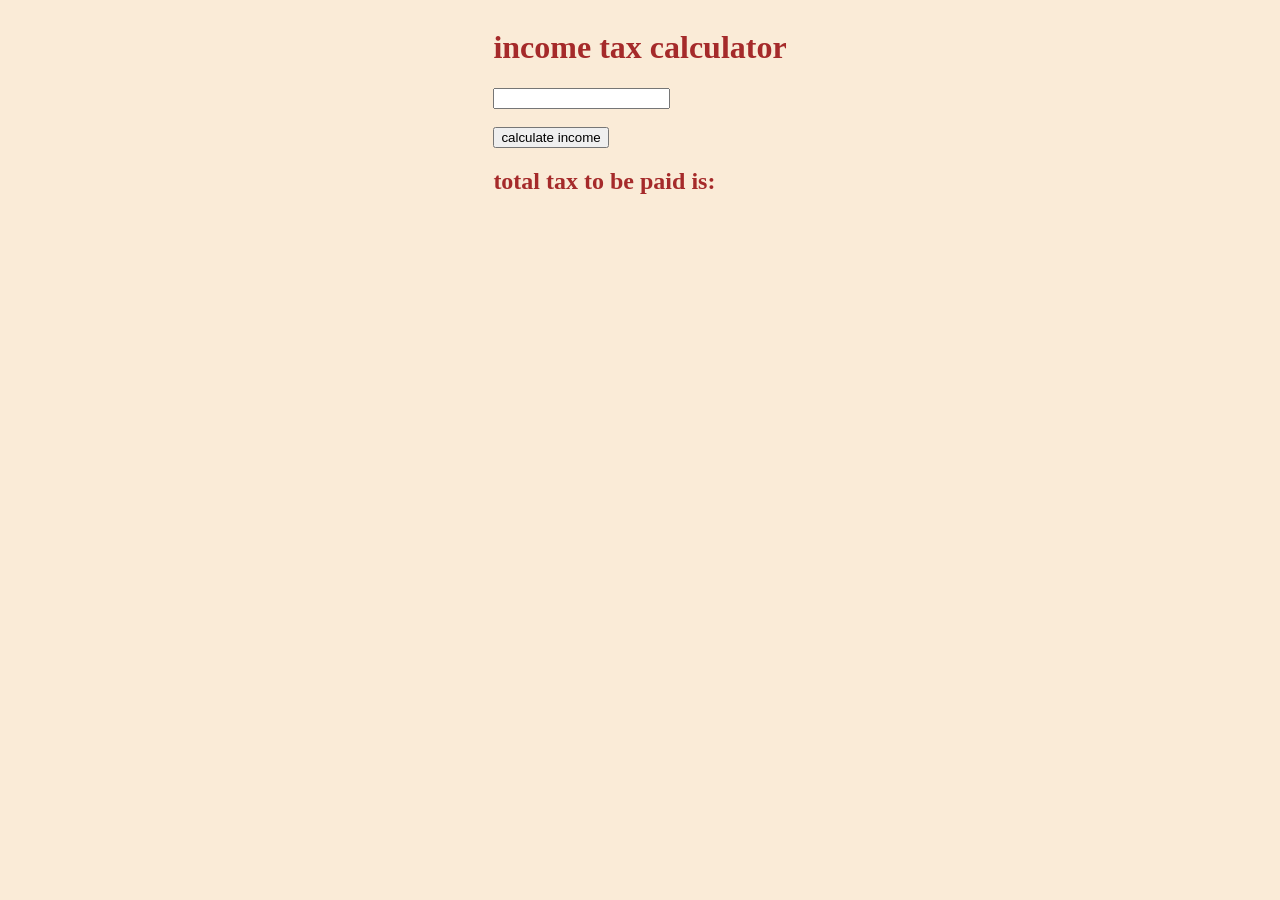
==== 04project/index.html @ 2f7e26f6 "Add mini projects" ====
<!DOCTYPE html>
<html lang="en">
<head>
    <meta charset="UTF-8">
    <meta name="viewport" content="width=device-width, initial-scale=1.0">
    <title>Income tax calculator</title>
</head>
<body style="background-color: antiquewhite;color:brown ;display:flex;align-items:center;justify-content:center">
  <div id="parent">
    <h1>income tax calculator</h1>
    <form>
        <label for="income"></label>
        <input type="number" id="income" name="income">
        <br>
        <br>
        <button type="submit">calculate income</button>
    </form>
    <h2>total tax to be paid is:</h2>
  </div>  
</body>
<script src="first.js"></script>
</html>
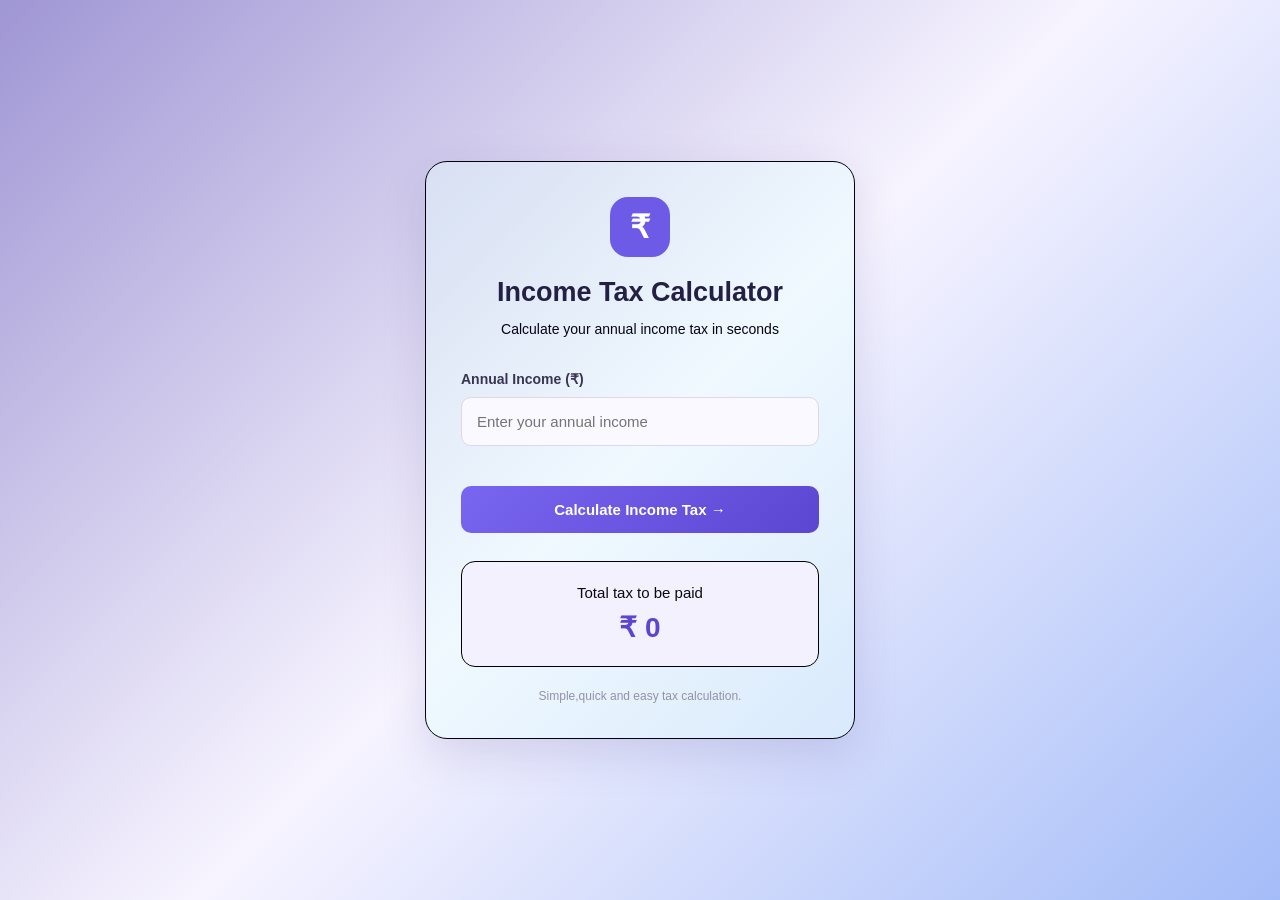
==== commit 1b7649a9: "changes made to project04" ====
--- a/04project/index.html
+++ b/04project/index.html
@@ -4,18 +4,26 @@
     <meta charset="UTF-8">
     <meta name="viewport" content="width=device-width, initial-scale=1.0">
     <title>Income tax calculator</title>
+    <link rel="stylesheet" href="style.css">
 </head>
 <body style="background-color: antiquewhite;color:brown ;display:flex;align-items:center;justify-content:center">
   <div id="parent">
-    <h1>income tax calculator</h1>
+    <div class="icon">₹</div>
+    <h1>Income Tax Calculator</h1>
+    <p class="subtitle">Calculate your annual income tax in seconds</p>
     <form>
-        <label for="income"></label>
-        <input type="number" id="income" name="income">
+        <label for="income">Annual Income (₹)</label>
+        <input type="number" id="income" name="income" placeholder="Enter your annual income" min="0" step="1" required>
         <br>
         <br>
-        <button type="submit">calculate income</button>
+        <button type="submit">Calculate Income Tax →</button>
     </form>
-    <h2>total tax to be paid is:</h2>
+    <div class="result-box" aria-live="polite">
+      <P>Total tax to be paid</P>
+      <h2>₹ 0</h2>
+
+    </div>
+    <p class="footer">Simple,quick and easy tax calculation.</p>
   </div>  
 </body>
 <script src="first.js"></script>
--- a/04project/style.css
+++ b/04project/style.css
@@ -0,0 +1,147 @@
+*{
+    margin:0;
+    padding:0;
+    box-sizing:border-box;
+}
+
+body{
+    min-height:100vh;
+    display:flex;
+    justify-content:center;
+    align-items:center;
+    padding:20px;
+    font-family: Arial, Helvetica, sans-serif;
+    background:linear-gradient(135deg,#9f96d4,#f7f4ff,#a4bcf8);
+    color:#242044;
+}
+#parent{
+    width:100%;
+    max-width:430px;
+    background:#e4fffc68;
+    padding:35px;
+    border-radius:22px;
+    text-align:center;
+    box-shadow:0 15px 45px rgba(66,48,130,0.15);
+    border:1px solid #04010f;
+}
+
+.icon{
+    width:60px;
+    height:60px;
+    display:flex;
+    justify-content:center;
+    align-items:center;
+    margin:0 auto 20px;
+    border-radius:18px;
+    background:#6d5ae6;
+    color:white;
+    font-size:32px;
+    font-weight:bold;
+}
+
+h1{
+    font-size:27px;
+    margin-bottom:10px;
+    color:#242044;
+}
+
+.subtitle{
+    color:#070414;
+    font-size:14px;
+    line-height:1.6;
+    margin-bottom:30px;
+}
+
+form{
+    text-align:left;
+}
+
+label{
+    display:block;
+    margin-bottom:10px;
+    font-size:14px;
+    font-weight:bold;
+    color:#393452;
+}
+
+
+input{
+    width:100%;
+    padding:15px;
+    border:1px solid #dcd7ed;
+    border-radius:10px;
+    outline:none;
+    font-size:15px;
+    background:#faf9ff;
+    color:#242044;
+    transition:0.3s;
+}
+
+
+input:focus{
+    border-color:#6d5aef;
+    box-shadow:0 0 0 4px rgba(109,90,230,0.12);
+    background:white;
+}
+
+button{
+    width:100%;
+    margin-top:22px;
+    padding:15px;
+    border:none;
+    border-radius:10px;
+    background:linear-gradient(135deg,#7966f0,#5b46d1);
+    color:white;
+    font-size:15px;
+    font-weight:bold;
+    cursor:pointer;
+    transition:transform 0.2s,box-shadow 0.2s;
+}
+
+button:hover{
+    transform:scale(0.98);
+}
+
+.result-box{
+    margin-top:28px;
+    padding:22px 15px;
+    border-radius:14px;
+    background:#f4f1ff;
+    border:1px solid #000000;
+}
+
+.result-box p{
+    color:#0b0b0d;
+    font-size:15px;
+    
+    margin-bottom:10px;
+}
+
+.result-box h2{
+    color:#5b46d1;
+    font-size:28px;
+    overflow-wrap:anywhere;
+}
+
+
+.footer{
+    margin-top:22px;
+    font-size:12px;
+    color:#9690aa;
+}
+
+@media(max-width:480px){
+    #parent{
+        padding:25px 20px;
+        border-radius:19px;
+    }
+
+    h1{
+        font-size:23px;
+    }
+
+    .result-box h2{
+        font-size:25px;
+        
+    }
+}
